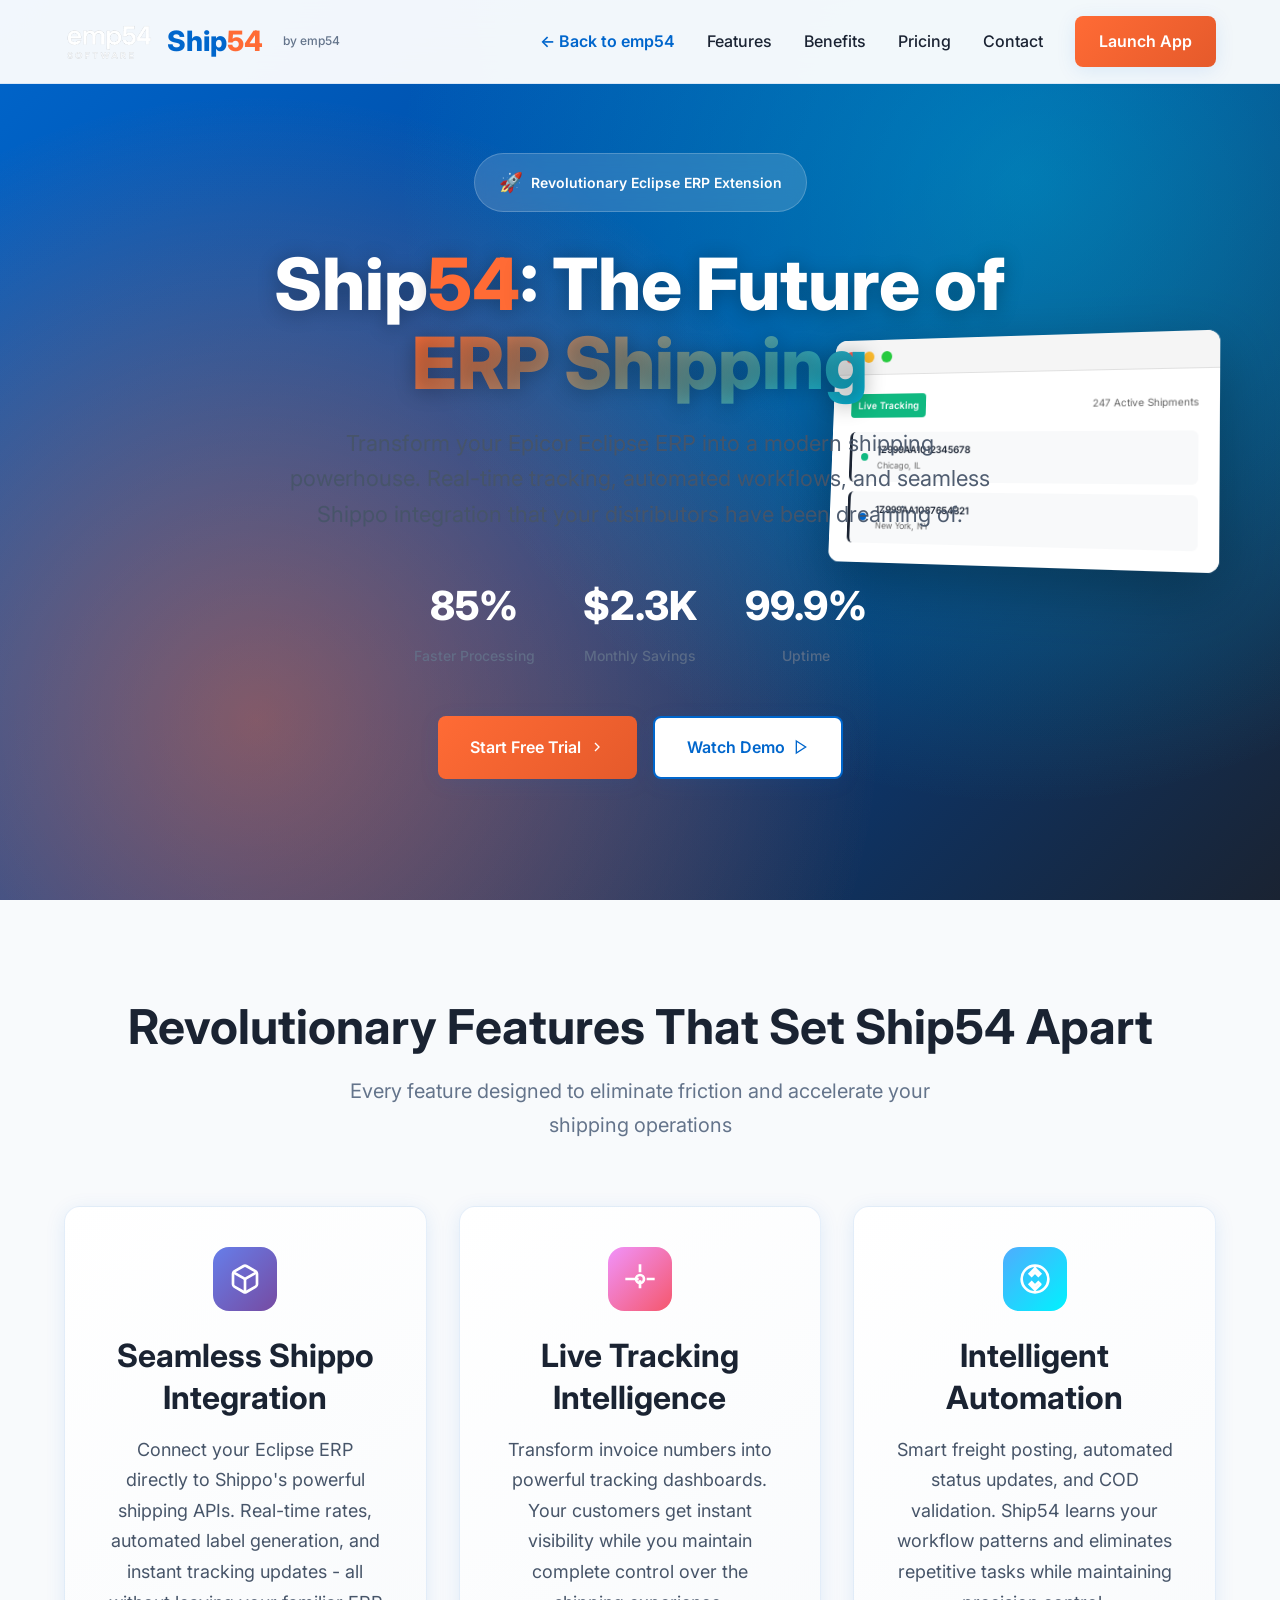
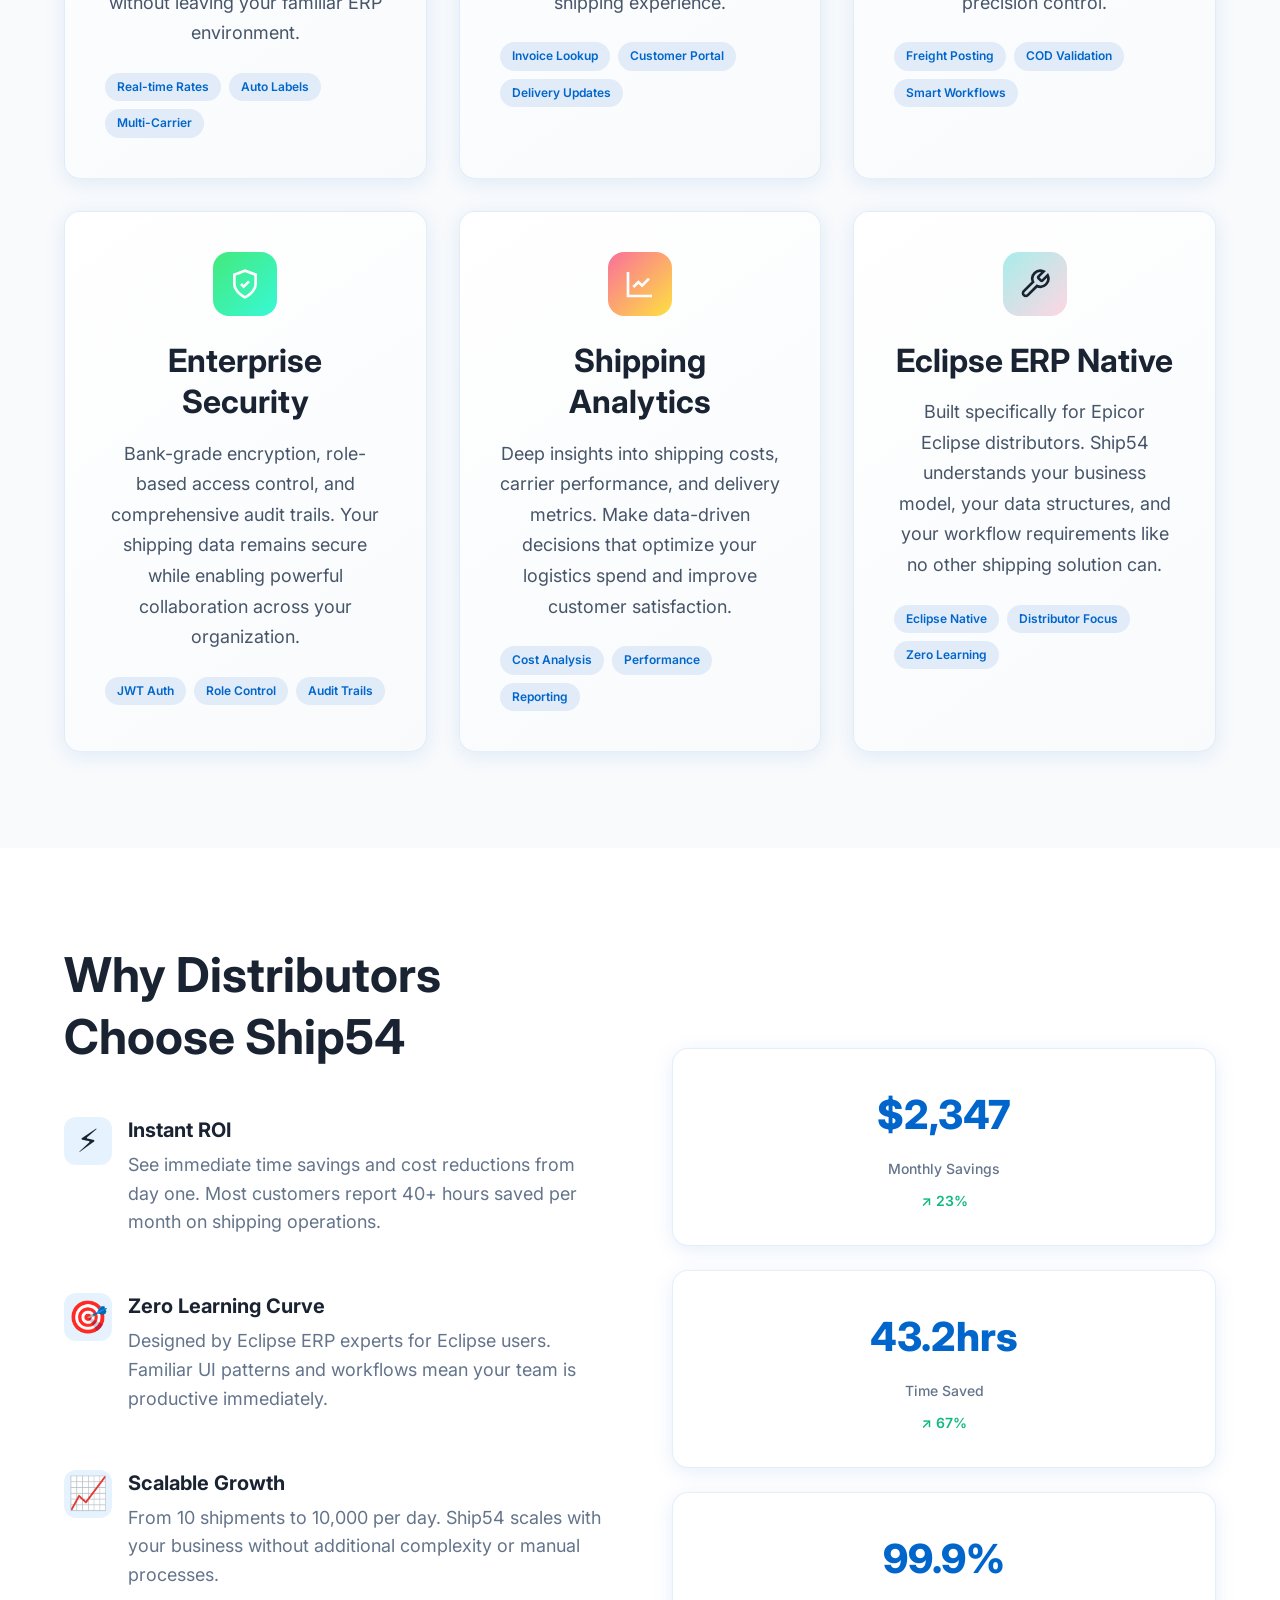
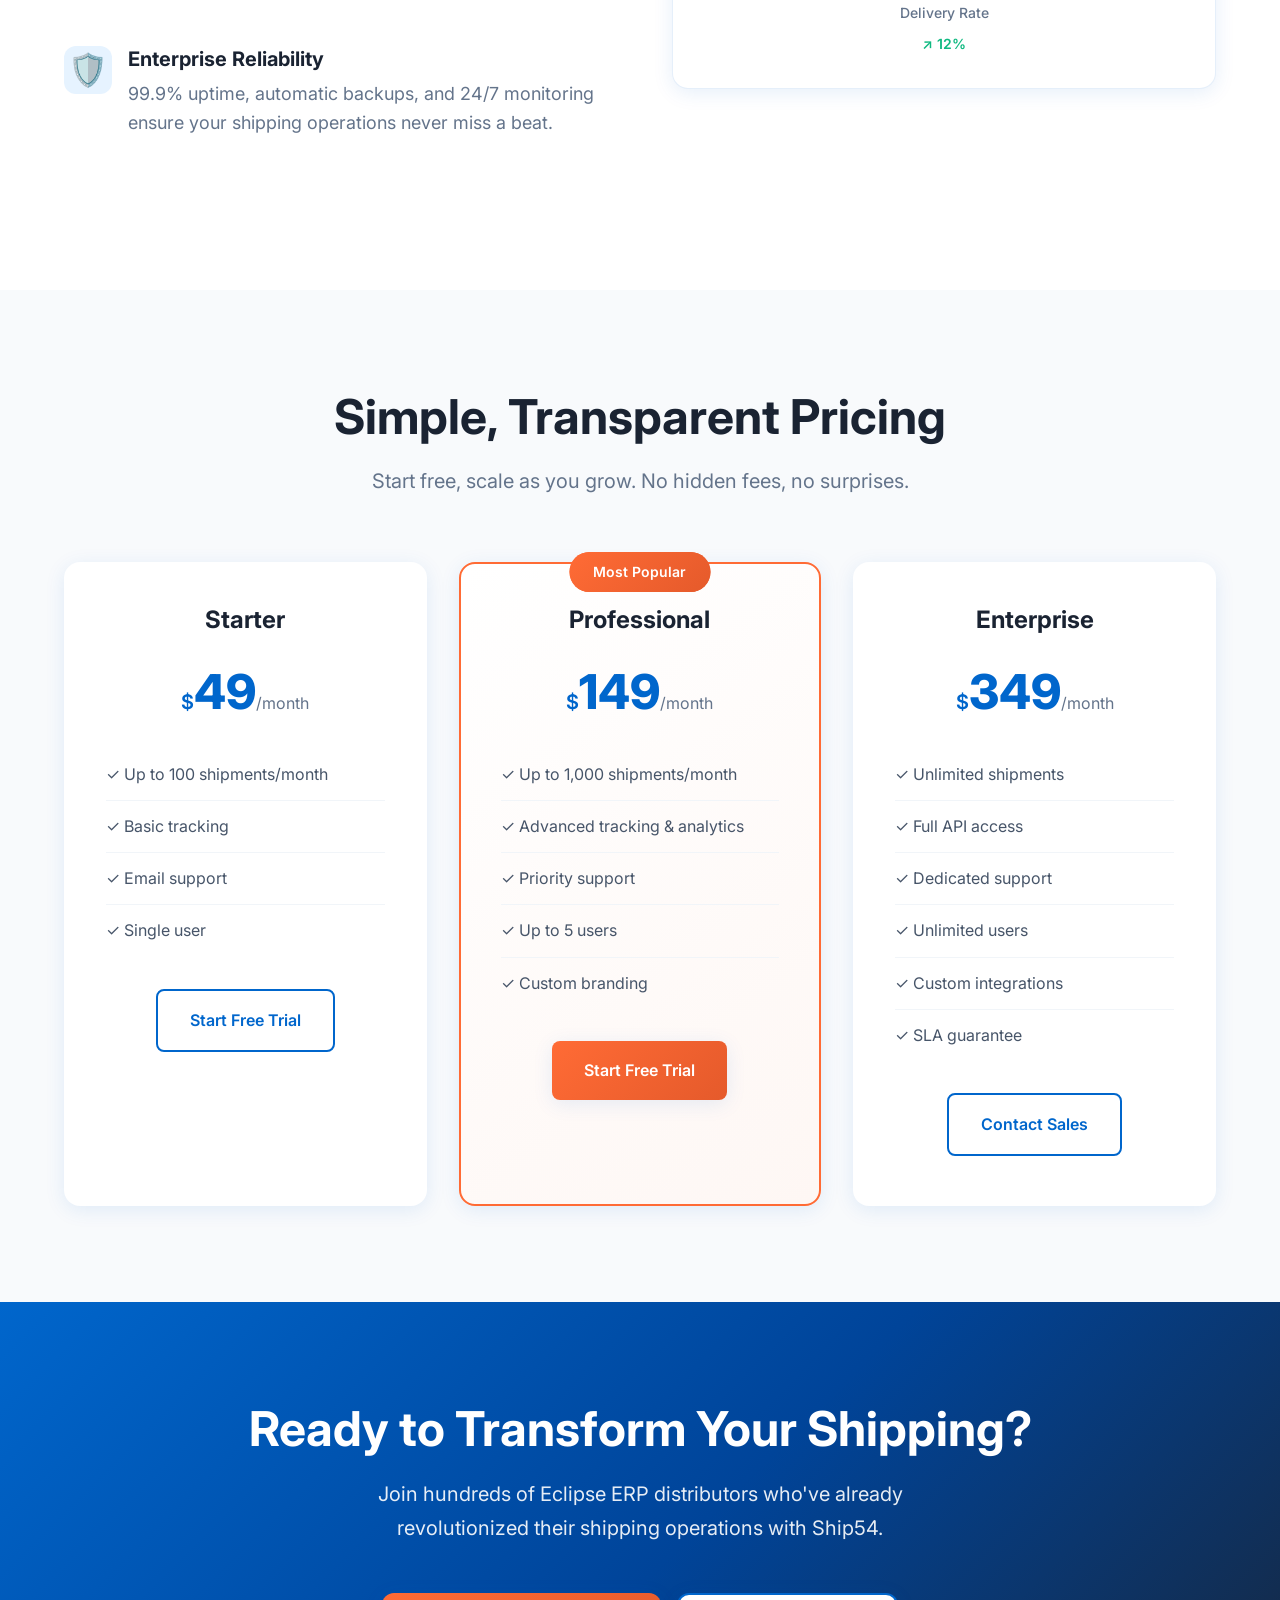
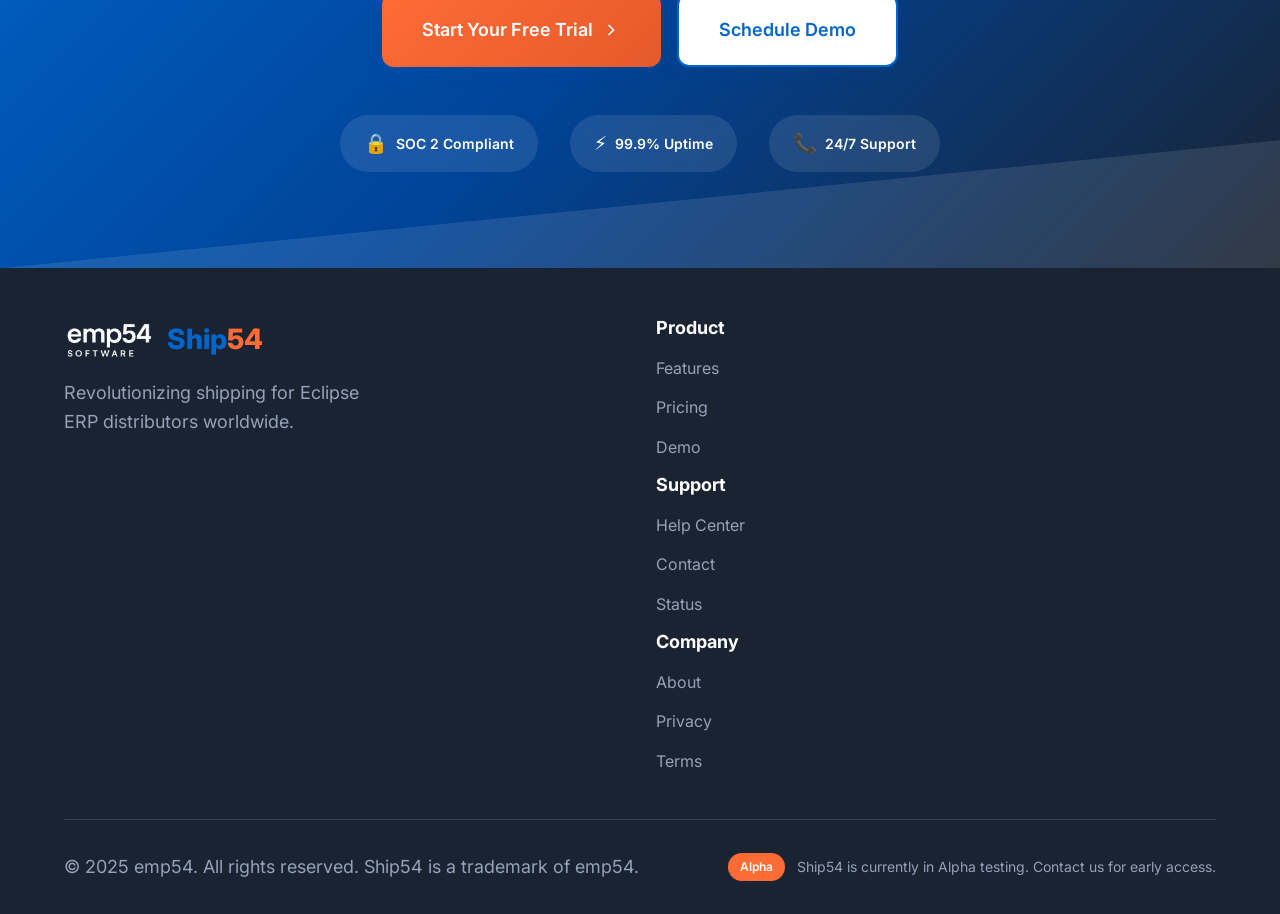
==== ship54.html @ f1d32983 "Update login redirect URL to Railway deployment Change all links from vue-basic-flame.vercel.app to " ====
<!DOCTYPE html>
<html lang="en">
<head>
  <meta charset="UTF-8" />
  <meta name="viewport" content="width=device-width, initial-scale=1.0" />
  <title>Ship54 | Transform Your Eclipse ERP Shipping Experience</title>
  <link rel="stylesheet" href="style.css" />
  <link rel="preconnect" href="https://fonts.googleapis.com">
  <link rel="preconnect" href="https://fonts.gstatic.com" crossorigin>
  <link href="https://fonts.googleapis.com/css2?family=Inter:wght@300;400;500;600;700;800&display=swap" rel="stylesheet">
  <link rel="icon" href="images/favicon.ico" type="image/x-icon">
</head>
<body>
  <!-- Navigation -->
  <nav class="navbar">
    <div class="nav-container">
      <div class="logo">
        <img src="images/emp54Logo.png" alt="Ship54 by emp54" class="logo-img" />
        <span class="logo-text">Ship<span class="accent">54</span></span>
        <span class="by-emp54">by emp54</span>
      </div>
      <div class="nav-menu" id="nav-menu">
        <a href="index.html" class="nav-link back-link">← Back to emp54</a>
        <a href="#features" class="nav-link">Features</a>
        <a href="#benefits" class="nav-link">Benefits</a>
        <a href="#pricing" class="nav-link">Pricing</a>
        <a href="mailto:info@emp54.com?subject=Ship54%20Demo%20Request" class="nav-link">Contact</a>
        <a href="https://vue-basic-production-a944.up.railway.app/login/" class="login-btn">Launch App</a>
      </div>
      <div class="hamburger" id="hamburger">
        <span class="bar"></span>
        <span class="bar"></span>
        <span class="bar"></span>
      </div>
    </div>
  </nav>

  <!-- Hero Section -->
  <section class="hero" id="hero">
    <div class="hero-background"></div>
    <div class="hero-content">
      <div class="hero-badge">
        <span class="badge-icon">🚀</span>
        <span>Revolutionary Eclipse ERP Extension</span>
      </div>
      <h1 class="hero-title">
        Ship<span class="accent">54</span>: The Future of 
        <span class="gradient-text">ERP Shipping</span>
      </h1>
      <p class="hero-subtitle">
        Transform your Epicor Eclipse ERP into a modern shipping powerhouse. 
        Real-time tracking, automated workflows, and seamless Shippo integration 
        that your distributors have been dreaming of.
      </p>
      <div class="hero-stats">
        <div class="stat">
          <div class="stat-number">85%</div>
          <div class="stat-label">Faster Processing</div>
        </div>
        <div class="stat">
          <div class="stat-number">$2.3K</div>
          <div class="stat-label">Monthly Savings</div>
        </div>
        <div class="stat">
          <div class="stat-number">99.9%</div>
          <div class="stat-label">Uptime</div>
        </div>
      </div>
      <div class="cta-buttons">
        <a href="#demo" class="btn btn-primary">
          <span>Start Free Trial</span>
          <svg width="16" height="16" viewBox="0 0 24 24" fill="none" stroke="currentColor" stroke-width="2">
            <path d="m9 18 6-6-6-6"/>
          </svg>
        </a>
        <a href="#features" class="btn btn-secondary">
          <span>Watch Demo</span>
          <svg width="16" height="16" viewBox="0 0 24 24" fill="none" stroke="currentColor" stroke-width="2">
            <polygon points="5,3 19,12 5,21"/>
          </svg>
        </a>
      </div>
    </div>
    <div class="hero-visual">
      <div class="dashboard-preview">
        <div class="browser-frame">
          <div class="browser-dots">
            <div class="dot red"></div>
            <div class="dot yellow"></div>
            <div class="dot green"></div>
          </div>
          <div class="browser-content">
            <div class="shipping-interface">
              <div class="interface-header">
                <div class="status-badge active">Live Tracking</div>
                <div class="shipment-count">247 Active Shipments</div>
              </div>
              <div class="tracking-cards">
                <div class="tracking-card">
                  <div class="card-status delivered"></div>
                  <div class="card-info">
                    <div class="tracking-number">1Z999AA1012345678</div>
                    <div class="destination">Chicago, IL</div>
                  </div>
                </div>
                <div class="tracking-card">
                  <div class="card-status in-transit"></div>
                  <div class="card-info">
                    <div class="tracking-number">1Z999AA1087654321</div>
                    <div class="destination">New York, NY</div>
                  </div>
                </div>
              </div>
            </div>
          </div>
        </div>
      </div>
    </div>
  </section>

  <!-- Features Section -->
  <section class="features" id="features">
    <div class="container">
      <div class="section-header">
        <h2>Revolutionary Features That Set Ship54 Apart</h2>
        <p>Every feature designed to eliminate friction and accelerate your shipping operations</p>
      </div>
      
      <div class="features-grid">
        <div class="feature-card" data-aos="fade-up">
          <div class="feature-icon shippo">
            <svg width="40" height="40" viewBox="0 0 24 24" fill="none" stroke="currentColor" stroke-width="2">
              <path d="M21 16V8a2 2 0 0 0-1-1.73l-7-4a2 2 0 0 0-2 0l-7 4A2 2 0 0 0 3 8v8a2 2 0 0 0 1 1.73l7 4a2 2 0 0 0 2 0l7-4A2 2 0 0 0 21 16z"/>
              <polyline points="3.27,6.96 12,12.01 20.73,6.96"/>
              <line x1="12" y1="22.08" x2="12" y2="12"/>
            </svg>
          </div>
          <h3>Seamless Shippo Integration</h3>
          <p>Connect your Eclipse ERP directly to Shippo's powerful shipping APIs. Real-time rates, automated label generation, and instant tracking updates - all without leaving your familiar ERP environment.</p>
          <div class="feature-tags">
            <span class="tag">Real-time Rates</span>
            <span class="tag">Auto Labels</span>
            <span class="tag">Multi-Carrier</span>
          </div>
        </div>

        <div class="feature-card" data-aos="fade-up" data-aos-delay="100">
          <div class="feature-icon tracking">
            <svg width="40" height="40" viewBox="0 0 24 24" fill="none" stroke="currentColor" stroke-width="2">
              <circle cx="12" cy="12" r="3"/>
              <path d="M12 1v6m0 6v6m11-7h-6m-6 0H1"/>
            </svg>
          </div>
          <h3>Live Tracking Intelligence</h3>
          <p>Transform invoice numbers into powerful tracking dashboards. Your customers get instant visibility while you maintain complete control over the shipping experience.</p>
          <div class="feature-tags">
            <span class="tag">Invoice Lookup</span>
            <span class="tag">Customer Portal</span>
            <span class="tag">Delivery Updates</span>
          </div>
        </div>

        <div class="feature-card" data-aos="fade-up" data-aos-delay="200">
          <div class="feature-icon automation">
            <svg width="40" height="40" viewBox="0 0 24 24" fill="none" stroke="currentColor" stroke-width="2">
              <path d="M12 2a10 10 0 1 0 10 10A10 10 0 0 0 12 2ZM8.09 8.09l1.41 1.41L12 7l2.5 2.5 1.41-1.41L12 4.09 8.09 8.09ZM15.91 15.91l-1.41-1.41L12 17l-2.5-2.5-1.41 1.41L12 19.91l3.91-3.91Z"/>
            </svg>
          </div>
          <h3>Intelligent Automation</h3>
          <p>Smart freight posting, automated status updates, and COD validation. Ship54 learns your workflow patterns and eliminates repetitive tasks while maintaining precision control.</p>
          <div class="feature-tags">
            <span class="tag">Freight Posting</span>
            <span class="tag">COD Validation</span>
            <span class="tag">Smart Workflows</span>
          </div>
        </div>

        <div class="feature-card" data-aos="fade-up" data-aos-delay="300">
          <div class="feature-icon security">
            <svg width="40" height="40" viewBox="0 0 24 24" fill="none" stroke="currentColor" stroke-width="2">
              <path d="M12 22s8-4 8-10V5l-8-3-8 3v7c0 6 8 10 8 10z"/>
              <path d="M9 12l2 2 4-4"/>
            </svg>
          </div>
          <h3>Enterprise Security</h3>
          <p>Bank-grade encryption, role-based access control, and comprehensive audit trails. Your shipping data remains secure while enabling powerful collaboration across your organization.</p>
          <div class="feature-tags">
            <span class="tag">JWT Auth</span>
            <span class="tag">Role Control</span>
            <span class="tag">Audit Trails</span>
          </div>
        </div>

        <div class="feature-card" data-aos="fade-up" data-aos-delay="400">
          <div class="feature-icon analytics">
            <svg width="40" height="40" viewBox="0 0 24 24" fill="none" stroke="currentColor" stroke-width="2">
              <path d="M3 3v18h18"/>
              <path d="M18.7 8l-5.1 5.2-2.8-2.7L7 14.3"/>
            </svg>
          </div>
          <h3>Shipping Analytics</h3>
          <p>Deep insights into shipping costs, carrier performance, and delivery metrics. Make data-driven decisions that optimize your logistics spend and improve customer satisfaction.</p>
          <div class="feature-tags">
            <span class="tag">Cost Analysis</span>
            <span class="tag">Performance</span>
            <span class="tag">Reporting</span>
          </div>
        </div>

        <div class="feature-card" data-aos="fade-up" data-aos-delay="500">
          <div class="feature-icon integration">
            <svg width="40" height="40" viewBox="0 0 24 24" fill="none" stroke="currentColor" stroke-width="2">
              <path d="M14.7 6.3a1 1 0 0 0 0 1.4l1.6 1.6a1 1 0 0 0 1.4 0l3.77-3.77a6 6 0 0 1-7.94 7.94l-6.91 6.91a2.12 2.12 0 0 1-3-3l6.91-6.91a6 6 0 0 1 7.94-7.94l-3.76 3.76z"/>
            </svg>
          </div>
          <h3>Eclipse ERP Native</h3>
          <p>Built specifically for Epicor Eclipse distributors. Ship54 understands your business model, your data structures, and your workflow requirements like no other shipping solution can.</p>
          <div class="feature-tags">
            <span class="tag">Eclipse Native</span>
            <span class="tag">Distributor Focus</span>
            <span class="tag">Zero Learning</span>
          </div>
        </div>
      </div>
    </div>
  </section>

  <!-- Benefits Section -->
  <section class="benefits" id="benefits">
    <div class="container">
      <div class="benefits-content">
        <div class="benefits-text">
          <h2>Why Distributors Choose Ship54</h2>
          <div class="benefit-item">
            <div class="benefit-icon">⚡</div>
            <div class="benefit-content">
              <h3>Instant ROI</h3>
              <p>See immediate time savings and cost reductions from day one. Most customers report 40+ hours saved per month on shipping operations.</p>
            </div>
          </div>
          <div class="benefit-item">
            <div class="benefit-icon">🎯</div>
            <div class="benefit-content">
              <h3>Zero Learning Curve</h3>
              <p>Designed by Eclipse ERP experts for Eclipse users. Familiar UI patterns and workflows mean your team is productive immediately.</p>
            </div>
          </div>
          <div class="benefit-item">
            <div class="benefit-icon">📈</div>
            <div class="benefit-content">
              <h3>Scalable Growth</h3>
              <p>From 10 shipments to 10,000 per day. Ship54 scales with your business without additional complexity or manual processes.</p>
            </div>
          </div>
          <div class="benefit-item">
            <div class="benefit-icon">🛡️</div>
            <div class="benefit-content">
              <h3>Enterprise Reliability</h3>
              <p>99.9% uptime, automatic backups, and 24/7 monitoring ensure your shipping operations never miss a beat.</p>
            </div>
          </div>
        </div>
        <div class="benefits-visual">
          <div class="metrics-dashboard">
            <div class="metric-card">
              <div class="metric-value">$2,347</div>
              <div class="metric-label">Monthly Savings</div>
              <div class="metric-trend up">↗ 23%</div>
            </div>
            <div class="metric-card">
              <div class="metric-value">43.2hrs</div>
              <div class="metric-label">Time Saved</div>
              <div class="metric-trend up">↗ 67%</div>
            </div>
            <div class="metric-card">
              <div class="metric-value">99.9%</div>
              <div class="metric-label">Delivery Rate</div>
              <div class="metric-trend up">↗ 12%</div>
            </div>
          </div>
        </div>
      </div>
    </div>
  </section>

  <!-- Pricing Section -->
  <section class="pricing" id="pricing">
    <div class="container">
      <div class="section-header">
        <h2>Simple, Transparent Pricing</h2>
        <p>Start free, scale as you grow. No hidden fees, no surprises.</p>
      </div>
      
      <div class="pricing-cards">
        <div class="pricing-card">
          <div class="card-header">
            <h3>Starter</h3>
            <div class="price">
              <span class="currency">$</span>
              <span class="amount">49</span>
              <span class="period">/month</span>
            </div>
          </div>
          <div class="card-features">
            <div class="feature">✓ Up to 100 shipments/month</div>
            <div class="feature">✓ Basic tracking</div>
            <div class="feature">✓ Email support</div>
            <div class="feature">✓ Single user</div>
          </div>
          <a href="#contact" class="btn btn-outline">Start Free Trial</a>
        </div>

        <div class="pricing-card featured">
          <div class="popular-badge">Most Popular</div>
          <div class="card-header">
            <h3>Professional</h3>
            <div class="price">
              <span class="currency">$</span>
              <span class="amount">149</span>
              <span class="period">/month</span>
            </div>
          </div>
          <div class="card-features">
            <div class="feature">✓ Up to 1,000 shipments/month</div>
            <div class="feature">✓ Advanced tracking & analytics</div>
            <div class="feature">✓ Priority support</div>
            <div class="feature">✓ Up to 5 users</div>
            <div class="feature">✓ Custom branding</div>
          </div>
          <a href="#contact" class="btn btn-primary">Start Free Trial</a>
        </div>

        <div class="pricing-card">
          <div class="card-header">
            <h3>Enterprise</h3>
            <div class="price">
              <span class="currency">$</span>
              <span class="amount">349</span>
              <span class="period">/month</span>
            </div>
          </div>
          <div class="card-features">
            <div class="feature">✓ Unlimited shipments</div>
            <div class="feature">✓ Full API access</div>
            <div class="feature">✓ Dedicated support</div>
            <div class="feature">✓ Unlimited users</div>
            <div class="feature">✓ Custom integrations</div>
            <div class="feature">✓ SLA guarantee</div>
          </div>
          <a href="#contact" class="btn btn-outline">Contact Sales</a>
        </div>
      </div>
    </div>
  </section>

  <!-- CTA Section -->
  <section class="cta" id="demo">
    <div class="container">
      <div class="cta-content">
        <h2>Ready to Transform Your Shipping?</h2>
        <p>Join hundreds of Eclipse ERP distributors who've already revolutionized their shipping operations with Ship54.</p>
        <div class="cta-buttons">
          <a href="https://vue-basic-production-a944.up.railway.app/login/" class="btn btn-primary btn-large">
            <span>Start Your Free Trial</span>
            <svg width="20" height="20" viewBox="0 0 24 24" fill="none" stroke="currentColor" stroke-width="2">
              <path d="m9 18 6-6-6-6"/>
            </svg>
          </a>
          <a href="mailto:info@emp54.com?subject=Ship54%20Demo%20Request" class="btn btn-secondary btn-large">
            <span>Schedule Demo</span>
          </a>
        </div>
        <div class="trust-indicators">
          <div class="indicator">
            <span class="indicator-icon">🔒</span>
            <span>SOC 2 Compliant</span>
          </div>
          <div class="indicator">
            <span class="indicator-icon">⚡</span>
            <span>99.9% Uptime</span>
          </div>
          <div class="indicator">
            <span class="indicator-icon">📞</span>
            <span>24/7 Support</span>
          </div>
        </div>
      </div>
    </div>
  </section>

  <!-- Footer -->
  <footer class="footer">
    <div class="container">
      <div class="footer-content">
        <div class="footer-brand">
          <div class="logo">
            <img src="images/emp54Logo.png" alt="Ship54 by emp54" class="logo-img" />
            <span class="logo-text">Ship<span class="accent">54</span></span>
          </div>
          <p>Revolutionizing shipping for Eclipse ERP distributors worldwide.</p>
        </div>
        <div class="footer-links">
          <div class="link-group">
            <h4>Product</h4>
            <a href="#features">Features</a>
            <a href="#pricing">Pricing</a>
            <a href="#demo">Demo</a>
          </div>
          <div class="link-group">
            <h4>Support</h4>
            <a href="mailto:support@emp54.com">Help Center</a>
            <a href="mailto:info@emp54.com">Contact</a>
            <a href="#status">Status</a>
          </div>
          <div class="link-group">
            <h4>Company</h4>
            <a href="#about">About</a>
            <a href="#privacy">Privacy</a>
            <a href="#terms">Terms</a>
          </div>
        </div>
      </div>
      <div class="footer-bottom">
        <p>© 2025 emp54. All rights reserved. Ship54 is a trademark of emp54.</p>
        <div class="mvp-notice">
          <span class="mvp-badge">Alpha</span>
          <span>Ship54 is currently in Alpha testing. Contact us for early access.</span>
        </div>
      </div>
    </div>
  </footer>

  <script src="script.js"></script>
</body>
</html>
---- style.css ----
/* Ship54 Marketing Site - Award-Winning Design */

/* CSS Reset & Base Styles */
* {
  margin: 0;
  padding: 0;
  box-sizing: border-box;
}

:root {
  /* Brand Colors */
  --primary-blue: #0066cc;
  --secondary-blue: #004499;
  --accent-orange: #ff6b35;
  --light-blue: #e6f3ff;
  --dark-navy: #1a2332;
  --success-green: #10b981;
  --warning-amber: #f59e0b;
  
  /* Gradients */
  --hero-gradient: linear-gradient(135deg, #0066cc 0%, #004499 50%, #1a2332 100%);
  --card-gradient: linear-gradient(145deg, #ffffff 0%, #f8fafc 100%);
  --button-gradient: linear-gradient(135deg, #ff6b35 0%, #e55a2b 100%);
  --accent-gradient: linear-gradient(90deg, #0066cc, #00b4d8, #0066cc);
  
  /* Typography */
  --font-primary: 'Inter', 'Segoe UI', system-ui, -apple-system, sans-serif;
  --font-display: 'Inter', 'Segoe UI', system-ui, -apple-system, sans-serif;
  
  /* Spacing & Layout */
  --container-max: 1200px;
  --section-padding: 5rem 0;
  --card-radius: 16px;
  --button-radius: 8px;
  
  /* Shadows */
  --shadow-soft: 0 4px 20px rgba(0, 102, 204, 0.1);
  --shadow-medium: 0 8px 30px rgba(0, 102, 204, 0.15);
  --shadow-strong: 0 15px 50px rgba(0, 102, 204, 0.2);
  --shadow-inset: inset 0 2px 4px rgba(0, 0, 0, 0.1);
  
  /* Animations */
  --transition-fast: 0.2s ease;
  --transition-medium: 0.3s ease;
  --transition-slow: 0.5s ease;
}

/* Base Typography */
body {
  font-family: var(--font-primary);
  font-size: 16px;
  line-height: 1.7;
  color: var(--dark-navy);
  background: #ffffff;
  overflow-x: hidden;
  scroll-behavior: smooth;
}

h1, h2, h3, h4, h5, h6 {
  font-family: var(--font-display);
  font-weight: 700;
  line-height: 1.3;
  margin-bottom: 1rem;
  color: var(--dark-navy);
}

h1 { font-size: clamp(2.5rem, 5vw, 4rem); }
h2 { font-size: clamp(2rem, 4vw, 3rem); }
h3 { font-size: clamp(1.5rem, 3vw, 2rem); }
h4 { font-size: clamp(1.25rem, 2.5vw, 1.5rem); }

p {
  margin-bottom: 1.5rem;
  color: #475569;
  font-size: clamp(1rem, 2vw, 1.125rem);
}

/* Container & Layout */
.container {
  max-width: var(--container-max);
  margin: 0 auto;
  padding: 0 1.5rem;
}

.section {
  padding: var(--section-padding);
  position: relative;
}

/* Hero Section - Award-Winning Design */
.hero {
  position: relative;
  min-height: 100vh;
  background: var(--hero-gradient);
  display: flex;
  align-items: center;
  overflow: hidden;
}

.company-hero {
  min-height: 90vh;
  background: linear-gradient(135deg, #0066cc 0%, #004499 40%, #1a2332 100%);
}

.hero::before {
  content: '';
  position: absolute;
  top: 0;
  left: 0;
  right: 0;
  bottom: 0;
  background: 
    radial-gradient(circle at 20% 80%, rgba(255, 107, 53, 0.3) 0%, transparent 50%),
    radial-gradient(circle at 80% 20%, rgba(0, 180, 216, 0.3) 0%, transparent 50%);
  z-index: 1;
}

.hero-particles {
  position: absolute;
  width: 100%;
  height: 100%;
  background-image: 
    radial-gradient(2px 2px at 40px 60px, rgba(255, 255, 255, 0.3), transparent),
    radial-gradient(2px 2px at 90px 40px, rgba(255, 255, 255, 0.2), transparent),
    radial-gradient(1px 1px at 20px 30px, rgba(255, 255, 255, 0.4), transparent);
  background-size: 100px 80px, 120px 100px, 80px 60px;
  animation: drift 20s infinite linear;
  z-index: 2;
}

@keyframes drift {
  0% { transform: translateX(0) translateY(0); }
  50% { transform: translateX(-20px) translateY(-10px); }
  100% { transform: translateX(0) translateY(0); }
}

.hero-content {
  position: relative;
  z-index: 3;
  text-align: center;
  color: white;
  max-width: 800px;
  margin: 0 auto;
  padding: 2rem;
}

.hero h1 {
  color: white;
  margin-bottom: 1.5rem;
  text-shadow: 0 2px 20px rgba(0, 0, 0, 0.3);
  animation: slideInUp 1s ease-out;
}

.hero .subtitle {
  font-size: clamp(1.25rem, 3vw, 1.5rem);
  margin-bottom: 2.5rem;
  opacity: 0.95;
  animation: slideInUp 1s ease-out 0.2s both;
}

/* Navigation */
.navbar {
  position: fixed;
  top: 0;
  left: 0;
  right: 0;
  background: rgba(255, 255, 255, 0.95);
  backdrop-filter: blur(20px);
  z-index: 1000;
  padding: 1rem 0;
  border-bottom: 1px solid rgba(0, 102, 204, 0.1);
  transition: all var(--transition-medium);
}

.navbar.scrolled {
  background: rgba(255, 255, 255, 0.98);
  box-shadow: var(--shadow-soft);
}

.nav-container {
  max-width: var(--container-max);
  margin: 0 auto;
  padding: 0 1.5rem;
  display: flex;
  justify-content: space-between;
  align-items: center;
}

.logo {
  display: flex;
  align-items: center;
  gap: 0.75rem;
  font-size: 1.75rem;
  font-weight: 800;
  color: var(--primary-blue);
  text-decoration: none;
  transition: transform var(--transition-fast);
}

.logo:hover {
  transform: scale(1.05);
}

.logo-img {
  height: 40px;
  width: auto;
}

.logo-text {
  color: var(--primary-blue);
}

.logo-text .accent {
  color: var(--accent-orange);
}

.by-emp54 {
  font-size: 0.75rem;
  color: #64748b;
  font-weight: 500;
  margin-left: 0.5rem;
}

.nav-menu {
  display: flex;
  gap: 2rem;
  align-items: center;
}

.nav-link {
  text-decoration: none;
  color: var(--dark-navy);
  font-weight: 500;
  position: relative;
  transition: color var(--transition-fast);
}

.nav-link:hover {
  color: var(--primary-blue);
}

.nav-link::after {
  content: '';
  position: absolute;
  bottom: -5px;
  left: 0;
  width: 0;
  height: 2px;
  background: var(--accent-gradient);
  transition: width var(--transition-medium);
}

.nav-link:hover::after {
  width: 100%;
}

.nav-link.back-link {
  color: var(--primary-blue);
  font-weight: 600;
}

.nav-link.back-link:hover {
  color: var(--accent-orange);
}

.login-btn {
  background: var(--button-gradient);
  color: white;
  padding: 0.75rem 1.5rem;
  border-radius: var(--button-radius);
  font-weight: 600;
  text-decoration: none;
  transition: all var(--transition-medium);
  box-shadow: var(--shadow-soft);
}

.login-btn:hover {
  transform: translateY(-2px);
  box-shadow: var(--shadow-medium);
}

/* Mobile Menu */
.hamburger {
  display: none;
  flex-direction: column;
  cursor: pointer;
  padding: 0.5rem;
}

.hamburger .bar {
  width: 25px;
  height: 3px;
  background-color: var(--dark-navy);
  margin: 3px 0;
  transition: 0.3s;
}

.hamburger.active .bar:nth-child(1) {
  transform: rotate(-45deg) translate(-5px, 6px);
}

.hamburger.active .bar:nth-child(2) {
  opacity: 0;
}

.hamburger.active .bar:nth-child(3) {
  transform: rotate(45deg) translate(-5px, -6px);
}

/* Buttons - Award-Winning Design */
.btn {
  display: inline-flex;
  align-items: center;
  gap: 0.5rem;
  padding: 1rem 2rem;
  border: none;
  border-radius: var(--button-radius);
  font-weight: 600;
  text-decoration: none;
  cursor: pointer;
  transition: all var(--transition-medium);
  position: relative;
  overflow: hidden;
  font-size: 1rem;
}

.btn::before {
  content: '';
  position: absolute;
  top: 0;
  left: -100%;
  width: 100%;
  height: 100%;
  background: linear-gradient(90deg, transparent, rgba(255, 255, 255, 0.2), transparent);
  transition: left 0.5s;
}

.btn:hover::before {
  left: 100%;
}

.btn-primary {
  background: var(--button-gradient);
  color: white;
  box-shadow: var(--shadow-soft);
  transform: translateY(0);
}

.btn-primary:hover {
  transform: translateY(-2px);
  box-shadow: var(--shadow-medium);
}

.btn-secondary {
  background: white;
  color: var(--primary-blue);
  border: 2px solid var(--primary-blue);
  box-shadow: var(--shadow-soft);
}

.btn-secondary:hover {
  background: var(--primary-blue);
  color: white;
  transform: translateY(-2px);
}

.btn-large {
  padding: 1.25rem 2.5rem;
  font-size: 1.125rem;
  border-radius: 12px;
}

/* Hero Section Specific Styles */
.hero {
  position: relative;
  min-height: 100vh;
  background: var(--hero-gradient);
  display: flex;
  align-items: center;
  overflow: hidden;
  padding-top: 80px;
}

.hero-background {
  position: absolute;
  top: 0;
  left: 0;
  width: 100%;
  height: 100%;
  background: 
    radial-gradient(circle at 20% 80%, rgba(255, 107, 53, 0.3) 0%, transparent 50%),
    radial-gradient(circle at 80% 20%, rgba(0, 180, 216, 0.3) 0%, transparent 50%);
  z-index: 1;
}

.hero-content {
  position: relative;
  z-index: 3;
  text-align: center;
  color: white;
  max-width: 900px;
  margin: 0 auto;
  padding: 2rem;
}

.hero-badge {
  display: inline-flex;
  align-items: center;
  gap: 0.5rem;
  background: rgba(255, 255, 255, 0.15);
  backdrop-filter: blur(10px);
  border: 1px solid rgba(255, 255, 255, 0.2);
  border-radius: 50px;
  padding: 0.75rem 1.5rem;
  margin-bottom: 2rem;
  font-size: 0.875rem;
  font-weight: 600;
}

.badge-icon {
  font-size: 1.2rem;
}

.hero-title {
  font-size: clamp(2.5rem, 6vw, 4.5rem);
  font-weight: 800;
  line-height: 1.1;
  margin-bottom: 1.5rem;
  color: white;
}

.gradient-text {
  background: linear-gradient(135deg, #ff6b35, #00b4d8);
  -webkit-background-clip: text;
  -webkit-text-fill-color: transparent;
  background-clip: text;
}

.accent {
  color: var(--accent-orange);
}

.hero-subtitle {
  font-size: clamp(1.125rem, 2.5vw, 1.375rem);
  line-height: 1.6;
  opacity: 0.95;
  margin-bottom: 2.5rem;
  max-width: 700px;
  margin-left: auto;
  margin-right: auto;
}

.hero-stats {
  display: flex;
  justify-content: center;
  gap: 3rem;
  margin-bottom: 3rem;
}

.hero-stats .stat {
  text-align: center;
}

.hero-stats .stat-number {
  font-size: 2.5rem;
  font-weight: 800;
  color: white;
  display: block;
  margin-bottom: 0.25rem;
}

.hero-stats .stat-label {
  font-size: 0.875rem;
  opacity: 0.8;
  font-weight: 500;
}

.hero-visual {
  position: absolute;
  right: 5%;
  top: 50%;
  transform: translateY(-50%);
  width: 400px;
  z-index: 2;
}

.dashboard-preview {
  perspective: 1000px;
}

.browser-frame {
  background: white;
  border-radius: 12px;
  box-shadow: 0 20px 60px rgba(0, 0, 0, 0.3);
  overflow: hidden;
  transform: rotateY(-15deg) rotateX(5deg);
  transition: transform 0.3s ease;
}

.browser-frame:hover {
  transform: rotateY(-10deg) rotateX(2deg);
}

.browser-dots {
  display: flex;
  gap: 8px;
  padding: 12px;
  background: #f5f5f5;
  border-bottom: 1px solid #e0e0e0;
}

.dot {
  width: 12px;
  height: 12px;
  border-radius: 50%;
}

.dot.red { background: #ff5f56; }
.dot.yellow { background: #ffbd2e; }
.dot.green { background: #27ca3f; }

.browser-content {
  padding: 20px;
  background: white;
}

.shipping-interface {
  font-size: 12px;
}

.interface-header {
  display: flex;
  justify-content: space-between;
  align-items: center;
  margin-bottom: 15px;
}

.status-badge {
  background: var(--success-green);
  color: white;
  padding: 4px 8px;
  border-radius: 4px;
  font-size: 10px;
  font-weight: 600;
}

.shipment-count {
  color: #666;
  font-size: 10px;
}

.tracking-cards {
  display: flex;
  flex-direction: column;
  gap: 10px;
}

.tracking-card {
  display: flex;
  align-items: center;
  gap: 10px;
  padding: 10px;
  background: #f8f9fa;
  border-radius: 6px;
  border-left: 3px solid;
}

.tracking-card .card-status {
  width: 8px;
  height: 8px;
  border-radius: 50%;
}

.tracking-card .card-status.delivered {
  background: var(--success-green);
  border-color: var(--success-green);
}

.tracking-card .card-status.in-transit {
  background: var(--primary-blue);
  border-color: var(--primary-blue);
}

.tracking-number {
  font-weight: 600;
  font-size: 10px;
  color: var(--dark-navy);
}

.destination {
  font-size: 9px;
  color: #666;
}

/* Features Section */
.features {
  padding: 6rem 0;
  background: #f8fafc;
}

.section-header {
  text-align: center;
  margin-bottom: 4rem;
}

.section-header h2 {
  font-size: clamp(2rem, 4vw, 3rem);
  margin-bottom: 1rem;
  color: var(--dark-navy);
}

.section-header p {
  font-size: 1.25rem;
  color: #64748b;
  max-width: 600px;
  margin: 0 auto;
}

.features-grid {
  display: grid;
  grid-template-columns: repeat(auto-fit, minmax(350px, 1fr));
  gap: 2rem;
  margin-top: 3rem;
}

.feature-card {
  background: var(--card-gradient);
  border-radius: var(--card-radius);
  padding: 2.5rem;
  text-align: center;
  box-shadow: var(--shadow-soft);
  transition: all var(--transition-medium);
  position: relative;
  overflow: hidden;
  border: 1px solid rgba(0, 102, 204, 0.1);
}

.feature-card::before {
  content: '';
  position: absolute;
  top: 0;
  left: 0;
  right: 0;
  height: 4px;
  background: var(--accent-gradient);
  transform: scaleX(0);
  transition: transform var(--transition-medium);
}

.feature-card:hover {
  transform: translateY(-8px);
  box-shadow: var(--shadow-strong);
}

.feature-card:hover::before {
  transform: scaleX(1);
}

.feature-icon {
  width: 64px;
  height: 64px;
  margin: 0 auto 1.5rem;
  padding: 1rem;
  background: var(--light-blue);
  border-radius: 16px;
  display: flex;
  align-items: center;
  justify-content: center;
  font-size: 2rem;
  color: var(--primary-blue);
  transition: all var(--transition-medium);
}

.feature-card:hover .feature-icon {
  background: var(--primary-blue);
  color: white;
  transform: scale(1.1) rotate(5deg);
}

.feature-icon.shippo { background: linear-gradient(135deg, #667eea 0%, #764ba2 100%); color: white; }
.feature-icon.tracking { background: linear-gradient(135deg, #f093fb 0%, #f5576c 100%); color: white; }
.feature-icon.automation { background: linear-gradient(135deg, #4facfe 0%, #00f2fe 100%); color: white; }
.feature-icon.security { background: linear-gradient(135deg, #43e97b 0%, #38f9d7 100%); color: white; }
.feature-icon.analytics { background: linear-gradient(135deg, #fa709a 0%, #fee140 100%); color: white; }
.feature-icon.integration { background: linear-gradient(135deg, #a8edea 0%, #fed6e3 100%); color: var(--dark-navy); }

.feature-tags {
  display: flex;
  flex-wrap: wrap;
  gap: 0.5rem;
  margin-top: 1.5rem;
}

.tag {
  background: rgba(0, 102, 204, 0.1);
  color: var(--primary-blue);
  padding: 0.25rem 0.75rem;
  border-radius: 20px;
  font-size: 0.75rem;
  font-weight: 600;
}

/* Benefits Section */
.benefits {
  padding: 6rem 0;
  background: white;
}

.benefits-content {
  display: grid;
  grid-template-columns: 1fr 1fr;
  gap: 4rem;
  align-items: center;
}

.benefits-text h2 {
  font-size: clamp(2rem, 4vw, 3rem);
  margin-bottom: 3rem;
  color: var(--dark-navy);
}

.benefit-item {
  display: flex;
  align-items: flex-start;
  gap: 1rem;
  margin-bottom: 2rem;
}

.benefit-icon {
  font-size: 2rem;
  width: 3rem;
  height: 3rem;
  display: flex;
  align-items: center;
  justify-content: center;
  background: var(--light-blue);
  border-radius: 12px;
  flex-shrink: 0;
}

.benefit-content h3 {
  font-size: 1.25rem;
  margin-bottom: 0.5rem;
  color: var(--dark-navy);
}

.benefit-content p {
  color: #64748b;
  line-height: 1.6;
}

.benefits-visual {
  position: relative;
}

.metrics-dashboard {
  display: grid;
  grid-template-columns: 1fr;
  gap: 1.5rem;
}

.metric-card {
  background: white;
  padding: 2rem;
  border-radius: var(--card-radius);
  box-shadow: var(--shadow-soft);
  text-align: center;
  border: 1px solid rgba(0, 102, 204, 0.1);
  transition: all var(--transition-medium);
}

.metric-card:hover {
  transform: translateY(-4px);
  box-shadow: var(--shadow-medium);
}

.metric-value {
  font-size: 2.5rem;
  font-weight: 800;
  color: var(--primary-blue);
  margin-bottom: 0.5rem;
}

.metric-label {
  font-size: 0.875rem;
  color: #64748b;
  font-weight: 500;
  margin-bottom: 0.5rem;
}

.metric-trend {
  font-size: 0.875rem;
  font-weight: 600;
  display: flex;
  align-items: center;
  justify-content: center;
  gap: 0.25rem;
}

.metric-trend.up {
  color: var(--success-green);
}

/* Pricing Section */
.pricing {
  padding: 6rem 0;
  background: #f8fafc;
}

.pricing-cards {
  display: grid;
  grid-template-columns: repeat(auto-fit, minmax(300px, 1fr));
  gap: 2rem;
  margin-top: 3rem;
}

.pricing-card {
  background: white;
  border-radius: var(--card-radius);
  padding: 2.5rem;
  text-align: center;
  box-shadow: var(--shadow-soft);
  transition: all var(--transition-medium);
  position: relative;
  border: 2px solid transparent;
}

.pricing-card.featured {
  border-color: var(--accent-orange);
  background: linear-gradient(145deg, #fff 0%, #fef7f4 100%);
  transform: scale(1.05);
}

.pricing-card:hover {
  transform: translateY(-8px);
  box-shadow: var(--shadow-strong);
}

.pricing-card.featured:hover {
  transform: translateY(-8px) scale(1.05);
}

.popular-badge {
  position: absolute;
  top: -12px;
  left: 50%;
  transform: translateX(-50%);
  background: var(--button-gradient);
  color: white;
  padding: 0.5rem 1.5rem;
  border-radius: 20px;
  font-size: 0.875rem;
  font-weight: 600;
}

.card-header h3 {
  font-size: 1.5rem;
  margin-bottom: 1rem;
  color: var(--dark-navy);
}

.price {
  display: flex;
  align-items: baseline;
  justify-content: center;
  margin-bottom: 2rem;
}

.currency {
  font-size: 1.25rem;
  font-weight: 600;
  color: var(--primary-blue);
}

.amount {
  font-size: 3rem;
  font-weight: 800;
  color: var(--primary-blue);
}

.period {
  font-size: 1rem;
  color: #64748b;
  font-weight: 400;
}

.card-features {
  text-align: left;
  margin-bottom: 2rem;
}

.feature {
  padding: 0.75rem 0;
  color: #475569;
  border-bottom: 1px solid #f1f5f9;
}

.feature:last-child {
  border-bottom: none;
}

.btn-outline {
  background: white;
  color: var(--primary-blue);
  border: 2px solid var(--primary-blue);
  padding: 1rem 2rem;
  border-radius: var(--button-radius);
  font-weight: 600;
  text-decoration: none;
  transition: all var(--transition-medium);
  display: inline-block;
}

.btn-outline:hover {
  background: var(--primary-blue);
  color: white;
  transform: translateY(-2px);
}

/* CTA Section */
.cta {
  padding: 6rem 0;
  background: var(--hero-gradient);
  color: white;
  text-align: center;
  position: relative;
  overflow: hidden;
}

.cta::before {
  content: '';
  position: absolute;
  top: 0;
  left: 0;
  right: 0;
  bottom: 0;
  background: url('data:image/svg+xml,<svg xmlns="http://www.w3.org/2000/svg" viewBox="0 0 1000 100" fill="white" opacity="0.1"><polygon points="0,100 1000,0 1000,100"/></svg>') no-repeat;
  background-size: cover;
}

.cta-content {
  position: relative;
  z-index: 2;
}

.cta h2 {
  color: white;
  font-size: clamp(2rem, 4vw, 3rem);
  margin-bottom: 1rem;
}

.cta p {
  color: rgba(255, 255, 255, 0.9);
  font-size: 1.25rem;
  margin-bottom: 3rem;
  max-width: 600px;
  margin-left: auto;
  margin-right: auto;
}

.cta-buttons {
  display: flex;
  justify-content: center;
  gap: 1rem;
  margin-bottom: 3rem;
  flex-wrap: wrap;
}

.trust-indicators {
  display: flex;
  justify-content: center;
  gap: 2rem;
  flex-wrap: wrap;
}

.indicator {
  display: flex;
  align-items: center;
  gap: 0.5rem;
  background: rgba(255, 255, 255, 0.1);
  backdrop-filter: blur(10px);
  padding: 0.75rem 1.5rem;
  border-radius: 50px;
  font-size: 0.875rem;
  font-weight: 600;
}

.indicator-icon {
  font-size: 1.2rem;
}

/* Footer */
.footer {
  background: var(--dark-navy);
  color: white;
  padding: 4rem 0 2rem;
}

.footer-content {
  display: grid;
  grid-template-columns: 2fr 1fr 1fr 1fr;
  gap: 3rem;
  margin-bottom: 3rem;
}

.footer-brand {
  max-width: 300px;
}

.footer-brand .logo {
  margin-bottom: 1rem;
  color: white;
}

.footer-brand p {
  color: #94a3b8;
  line-height: 1.6;
}

.link-group h4 {
  color: white;
  margin-bottom: 1rem;
  font-size: 1.125rem;
}

.link-group a {
  color: #94a3b8;
  text-decoration: none;
  display: block;
  margin-bottom: 0.75rem;
  transition: color var(--transition-fast);
}

.link-group a:hover {
  color: white;
}

.footer-bottom {
  border-top: 1px solid #334155;
  padding-top: 2rem;
  display: flex;
  justify-content: space-between;
  align-items: center;
  flex-wrap: wrap;
  gap: 1rem;
}

.footer-bottom p {
  color: #94a3b8;
  margin: 0;
}

.mvp-notice {
  display: flex;
  align-items: center;
  gap: 0.75rem;
}

.mvp-badge {
  background: var(--accent-orange);
  color: white;
  padding: 0.25rem 0.75rem;
  border-radius: 20px;
  font-size: 0.75rem;
  font-weight: 600;
}

.mvp-notice span:last-child {
  color: #94a3b8;
  font-size: 0.875rem;
}

/* Pricing Section */
.pricing-grid {
  display: grid;
  grid-template-columns: repeat(auto-fit, minmax(280px, 1fr));
  gap: 2rem;
  margin-top: 3rem;
}

.pricing-card {
  background: white;
  border-radius: var(--card-radius);
  padding: 2.5rem;
  text-align: center;
  box-shadow: var(--shadow-soft);
  transition: all var(--transition-medium);
  position: relative;
  border: 2px solid transparent;
}

.pricing-card.featured {
  border-color: var(--accent-orange);
  background: linear-gradient(145deg, #fff 0%, #fef7f4 100%);
  transform: scale(1.05);
}

.pricing-card.featured::before {
  content: 'Most Popular';
  position: absolute;
  top: -12px;
  left: 50%;
  transform: translateX(-50%);
  background: var(--button-gradient);
  color: white;
  padding: 0.5rem 1.5rem;
  border-radius: 20px;
  font-size: 0.875rem;
  font-weight: 600;
}

.pricing-card:hover {
  transform: translateY(-8px);
  box-shadow: var(--shadow-strong);
}

.pricing-card.featured:hover {
  transform: translateY(-8px) scale(1.05);
}

.price {
  font-size: 3rem;
  font-weight: 800;
  color: var(--primary-blue);
  margin: 1rem 0;
}

.price-period {
  font-size: 1rem;
  color: #64748b;
  font-weight: 400;
}

.pricing-features {
  list-style: none;
  text-align: left;
  margin: 2rem 0;
}

.pricing-features li {
  padding: 0.75rem 0;
  position: relative;
  padding-left: 2rem;
  color: #475569;
}

.pricing-features li::before {
  content: '✓';
  position: absolute;
  left: 0;
  color: var(--success-green);
  font-weight: bold;
  font-size: 1.2rem;
}

/* Statistics Section */
.stats-grid {
  display: grid;
  grid-template-columns: repeat(auto-fit, minmax(200px, 1fr));
  gap: 2rem;
  margin-top: 3rem;
}

.stat-card {
  text-align: center;
  padding: 2rem;
}

.stat-number {
  font-size: 3rem;
  font-weight: 800;
  color: var(--primary-blue);
  display: block;
  margin-bottom: 0.5rem;
}

.stat-label {
  font-size: 1.125rem;
  color: #64748b;
  font-weight: 500;
}

/* CTA Section */
.cta-section {
  background: var(--hero-gradient);
  color: white;
  text-align: center;
  position: relative;
  overflow: hidden;
}

.cta-section::before {
  content: '';
  position: absolute;
  top: 0;
  left: 0;
  right: 0;
  bottom: 0;
  background: url('data:image/svg+xml,<svg xmlns="http://www.w3.org/2000/svg" viewBox="0 0 1000 100" fill="white" opacity="0.1"><polygon points="0,100 1000,0 1000,100"/></svg>') no-repeat;
  background-size: cover;
}

.cta-content {
  position: relative;
  z-index: 2;
}

.cta-section h2 {
  color: white;
  margin-bottom: 1rem;
}

.cta-section p {
  color: rgba(255, 255, 255, 0.9);
  font-size: 1.25rem;
  margin-bottom: 2rem;
}

/* Footer */
.footer {
  background: var(--dark-navy);
  color: white;
  padding: 3rem 0 2rem;
}

.footer-content {
  display: grid;
  grid-template-columns: repeat(auto-fit, minmax(250px, 1fr));
  gap: 2rem;
  margin-bottom: 2rem;
}

.footer-section h4 {
  color: white;
  margin-bottom: 1rem;
  font-size: 1.25rem;
}

.footer-section a {
  color: #94a3b8;
  text-decoration: none;
  display: block;
  margin-bottom: 0.5rem;
  transition: color var(--transition-fast);
}

.footer-section a:hover {
  color: white;
}

.footer-bottom {
  border-top: 1px solid #334155;
  padding-top: 2rem;
  text-align: center;
  color: #94a3b8;
}

/* Animations */
@keyframes slideInUp {
  from {
    opacity: 0;
    transform: translateY(30px);
  }
  to {
    opacity: 1;
    transform: translateY(0);
  }
}

@keyframes fadeInScale {
  from {
    opacity: 0;
    transform: scale(0.9);
  }
  to {
    opacity: 1;
    transform: scale(1);
  }
}

@keyframes pulse {
  0%, 100% {
    transform: scale(1);
  }
  50% {
    transform: scale(1.05);
  }
}

.animate-on-scroll {
  opacity: 0;
  transform: translateY(30px);
  transition: all 0.8s ease-out;
}

.animate-on-scroll.visible {
  opacity: 1;
  transform: translateY(0);
}

.animate,
.metric-card.animate,
.feature-card.animate {
  animation: fadeInScale 0.6s ease-out forwards;
}

/* Add staggered animation delays */
.feature-card:nth-child(1) { animation-delay: 0s; }
.feature-card:nth-child(2) { animation-delay: 0.1s; }
.feature-card:nth-child(3) { animation-delay: 0.2s; }
.feature-card:nth-child(4) { animation-delay: 0.3s; }
.feature-card:nth-child(5) { animation-delay: 0.4s; }
.feature-card:nth-child(6) { animation-delay: 0.5s; }

/* Section-specific styles */
.section-dark {
  background: #f8fafc;
}

.section-accent {
  background: var(--light-blue);
}

.text-center { text-align: center; }
.text-left { text-align: left; }

/* Responsive Design - Mobile First */
@media (max-width: 768px) {
  :root {
    --section-padding: 3rem 0;
  }
  
  .container {
    padding: 0 1rem;
  }
  
  .hero {
    min-height: 70vh;
    padding-top: 80px;
    flex-direction: column;
    text-align: center;
  }
  
  .hero-content {
    padding: 1rem;
    max-width: 100%;
  }
  
  .hero-visual {
    position: static;
    transform: none;
    width: 100%;
    max-width: 300px;
    margin: 2rem auto 0;
  }
  
  .hero-stats {
    flex-direction: column;
    gap: 1.5rem;
    margin-bottom: 2rem;
  }
  
  .nav-menu {
    display: none;
    position: absolute;
    top: 100%;
    left: 0;
    right: 0;
    background: white;
    flex-direction: column;
    padding: 2rem;
    box-shadow: var(--shadow-medium);
    gap: 1rem;
  }
  
  .nav-menu.active {
    display: flex;
  }
  
  .hamburger {
    display: flex;
  }
  
  .features-grid {
    grid-template-columns: 1fr;
    gap: 1.5rem;
  }
  
  .benefits-content {
    grid-template-columns: 1fr;
    gap: 2rem;
  }
  
  .pricing-cards {
    grid-template-columns: 1fr;
    gap: 1.5rem;
  }
  
  .pricing-card.featured {
    transform: none;
  }
  
  .pricing-card.featured:hover {
    transform: translateY(-8px);
  }
  
  .cta-buttons {
    flex-direction: column;
    align-items: center;
  }
  
  .trust-indicators {
    flex-direction: column;
    gap: 1rem;
  }
  
  .footer-content {
    grid-template-columns: 1fr;
    text-align: center;
    gap: 2rem;
  }
  
  .footer-bottom {
    flex-direction: column;
    text-align: center;
    gap: 1rem;
  }
  
  .btn {
    padding: 0.875rem 1.5rem;
  }
  
  .btn-large {
    padding: 1rem 2rem;
    font-size: 1rem;
  }
}

@media (max-width: 480px) {
  .stats-grid {
    grid-template-columns: 1fr;
  }
  
  .stat-number {
    font-size: 2.5rem;
  }
  
  .hero-content {
    padding: 0.5rem;
  }
  
  .feature-card,
  .pricing-card {
    padding: 2rem;
  }
}

/* High-resolution displays */
@media (min-width: 1400px) {
  .container {
    max-width: 1400px;
  }
  
  .hero h1 {
    font-size: 5rem;
  }
  
  .features-grid {
    grid-template-columns: repeat(3, 1fr);
  }
}

/* Print styles */
@media print {
  .navbar,
  .mobile-menu,
  .btn,
  .footer {
    display: none;
  }
  
  .hero {
    min-height: auto;
    background: white;
    color: black;
  }
  
  .section {
    page-break-inside: avoid;
  }
}

/* Accessibility improvements */
@media (prefers-reduced-motion: reduce) {
  *,
  *::before,
  *::after {
    animation-duration: 0.01ms !important;
    animation-iteration-count: 1 !important;
    transition-duration: 0.01ms !important;
  }
}

/* Focus styles for accessibility */
.btn:focus,
.nav-links a:focus {
  outline: 2px solid var(--accent-orange);
  outline-offset: 2px;
}

/* Dark mode support */
@media (prefers-color-scheme: dark) {
  .feature-card,
  .pricing-card {
    background: linear-gradient(145deg, #1e293b 0%, #334155 100%);
    color: white;
    border-color: #475569;
  }
  
  .feature-card h3,
  .pricing-card h3 {
    color: white;
  }
}

/* Company Page Specific Styles */

/* Products Section */
.products {
  padding: 6rem 0;
  background: white;
}

.products-grid {
  display: grid;
  grid-template-columns: repeat(auto-fit, minmax(320px, 1fr));
  gap: 2rem;
  margin-top: 3rem;
}

.product-card {
  background: var(--card-gradient);
  border-radius: var(--card-radius);
  padding: 2.5rem;
  box-shadow: var(--shadow-soft);
  transition: all var(--transition-medium);
  position: relative;
  border: 2px solid transparent;
  height: 100%;
  display: flex;
  flex-direction: column;
}

.product-card.featured {
  border-color: var(--accent-orange);
  background: linear-gradient(145deg, #fff 0%, #fef7f4 100%);
  transform: scale(1.02);
}

.product-card:hover {
  transform: translateY(-8px);
  box-shadow: var(--shadow-strong);
}

.product-card.featured:hover {
  transform: translateY(-8px) scale(1.02);
}

.product-badge {
  position: absolute;
  top: -12px;
  right: 1rem;
  background: var(--button-gradient);
  color: white;
  padding: 0.5rem 1rem;
  border-radius: 20px;
  font-size: 0.75rem;
  font-weight: 600;
  box-shadow: var(--shadow-soft);
}

.product-icon {
  width: 80px;
  height: 80px;
  margin: 0 0 1.5rem 0;
  padding: 1.5rem;
  border-radius: 20px;
  display: flex;
  align-items: center;
  justify-content: center;
  font-size: 2.5rem;
  color: white;
  transition: all var(--transition-medium);
}

.product-icon.shipping {
  background: linear-gradient(135deg, #667eea 0%, #764ba2 100%);
}

.product-icon.data {
  background: linear-gradient(135deg, #f093fb 0%, #f5576c 100%);
}

.product-icon.tools {
  background: linear-gradient(135deg, #4facfe 0%, #00f2fe 100%);
}

.product-icon.validation {
  background: linear-gradient(135deg, #43e97b 0%, #38f9d7 100%);
}

.product-card:hover .product-icon {
  transform: scale(1.1) rotate(5deg);
}

.product-card h3 {
  font-size: 1.5rem;
  margin-bottom: 1rem;
  color: var(--dark-navy);
}

.product-card p {
  color: #64748b;
  line-height: 1.6;
  margin-bottom: 1.5rem;
  flex-grow: 1;
}

.product-features {
  margin: 1.5rem 0 2rem 0;
}

.product-features .feature {
  padding: 0.5rem 0;
  color: #475569;
  font-size: 0.875rem;
  display: flex;
  align-items: center;
  gap: 0.5rem;
}

.product-features .feature::before {
  content: '';
  flex-shrink: 0;
}

.product-actions {
  display: flex;
  gap: 1rem;
  margin-top: auto;
}

.product-actions .btn {
  flex: 1;
  justify-content: center;
  text-align: center;
  padding: 0.875rem 1.5rem;
}

/* About Section */
.about {
  padding: 6rem 0;
  background: #f8fafc;
}

.about-content {
  display: grid;
  grid-template-columns: 1.2fr 1fr;
  gap: 4rem;
  align-items: start;
}

.about-text h2 {
  font-size: clamp(2rem, 4vw, 3rem);
  margin-bottom: 1.5rem;
  color: var(--dark-navy);
}

.lead {
  font-size: 1.25rem;
  color: #475569;
  line-height: 1.7;
  margin-bottom: 3rem;
}

.about-points {
  display: flex;
  flex-direction: column;
  gap: 2rem;
}

.point {
  display: flex;
  align-items: flex-start;
  gap: 1rem;
}

.point-icon {
  font-size: 2rem;
  width: 3.5rem;
  height: 3.5rem;
  display: flex;
  align-items: center;
  justify-content: center;
  background: var(--light-blue);
  border-radius: 16px;
  flex-shrink: 0;
}

.point-content h4 {
  font-size: 1.25rem;
  margin-bottom: 0.5rem;
  color: var(--dark-navy);
}

.point-content p {
  color: #64748b;
  line-height: 1.6;
  margin: 0;
}

.about-visual {
  position: sticky;
  top: 2rem;
}

.api-showcase {
  background: white;
  border-radius: var(--card-radius);
  padding: 2rem;
  box-shadow: var(--shadow-soft);
  border: 1px solid rgba(0, 102, 204, 0.1);
}

.api-showcase h4 {
  font-size: 1.25rem;
  margin-bottom: 1.5rem;
  color: var(--dark-navy);
  text-align: center;
}

.api-grid {
  display: grid;
  grid-template-columns: repeat(3, 1fr);
  gap: 0.75rem;
}

.api-item {
  background: rgba(0, 102, 204, 0.05);
  color: var(--primary-blue);
  padding: 0.75rem;
  border-radius: 8px;
  text-align: center;
  font-size: 0.875rem;
  font-weight: 500;
  border: 1px solid rgba(0, 102, 204, 0.1);
  transition: all var(--transition-fast);
}

.api-item:hover {
  background: rgba(0, 102, 204, 0.1);
  transform: translateY(-2px);
}

/* Eclipse Badge */
.eclipse-notice {
  display: flex;
  align-items: center;
  gap: 0.75rem;
}

.eclipse-badge {
  background: var(--primary-blue);
  color: white;
  padding: 0.25rem 0.75rem;
  border-radius: 20px;
  font-size: 0.75rem;
  font-weight: 600;
}

.eclipse-notice span:last-child {
  color: #94a3b8;
  font-size: 0.875rem;
}

/* Company Page Mobile Responsive */
@media (max-width: 768px) {
  .products-grid {
    grid-template-columns: 1fr;
    gap: 1.5rem;
  }
  
  .product-card.featured {
    transform: none;
  }
  
  .product-card.featured:hover {
    transform: translateY(-8px);
  }
  
  .product-actions {
    flex-direction: column;
  }
  
  .about-content {
    grid-template-columns: 1fr;
    gap: 2rem;
  }
  
  .about-visual {
    position: static;
  }
  
  .api-grid {
    grid-template-columns: repeat(2, 1fr);
    gap: 0.5rem;
  }
  
  .api-item {
    padding: 0.5rem;
    font-size: 0.75rem;
  }
  
  .eclipse-notice {
    flex-direction: column;
    gap: 0.5rem;
    text-align: center;
  }
}

@media (max-width: 480px) {
  .api-grid {
    grid-template-columns: 1fr;
  }
  
  .point {
    flex-direction: column;
    text-align: center;
  }
  
  .point-icon {
    align-self: center;
  }
}
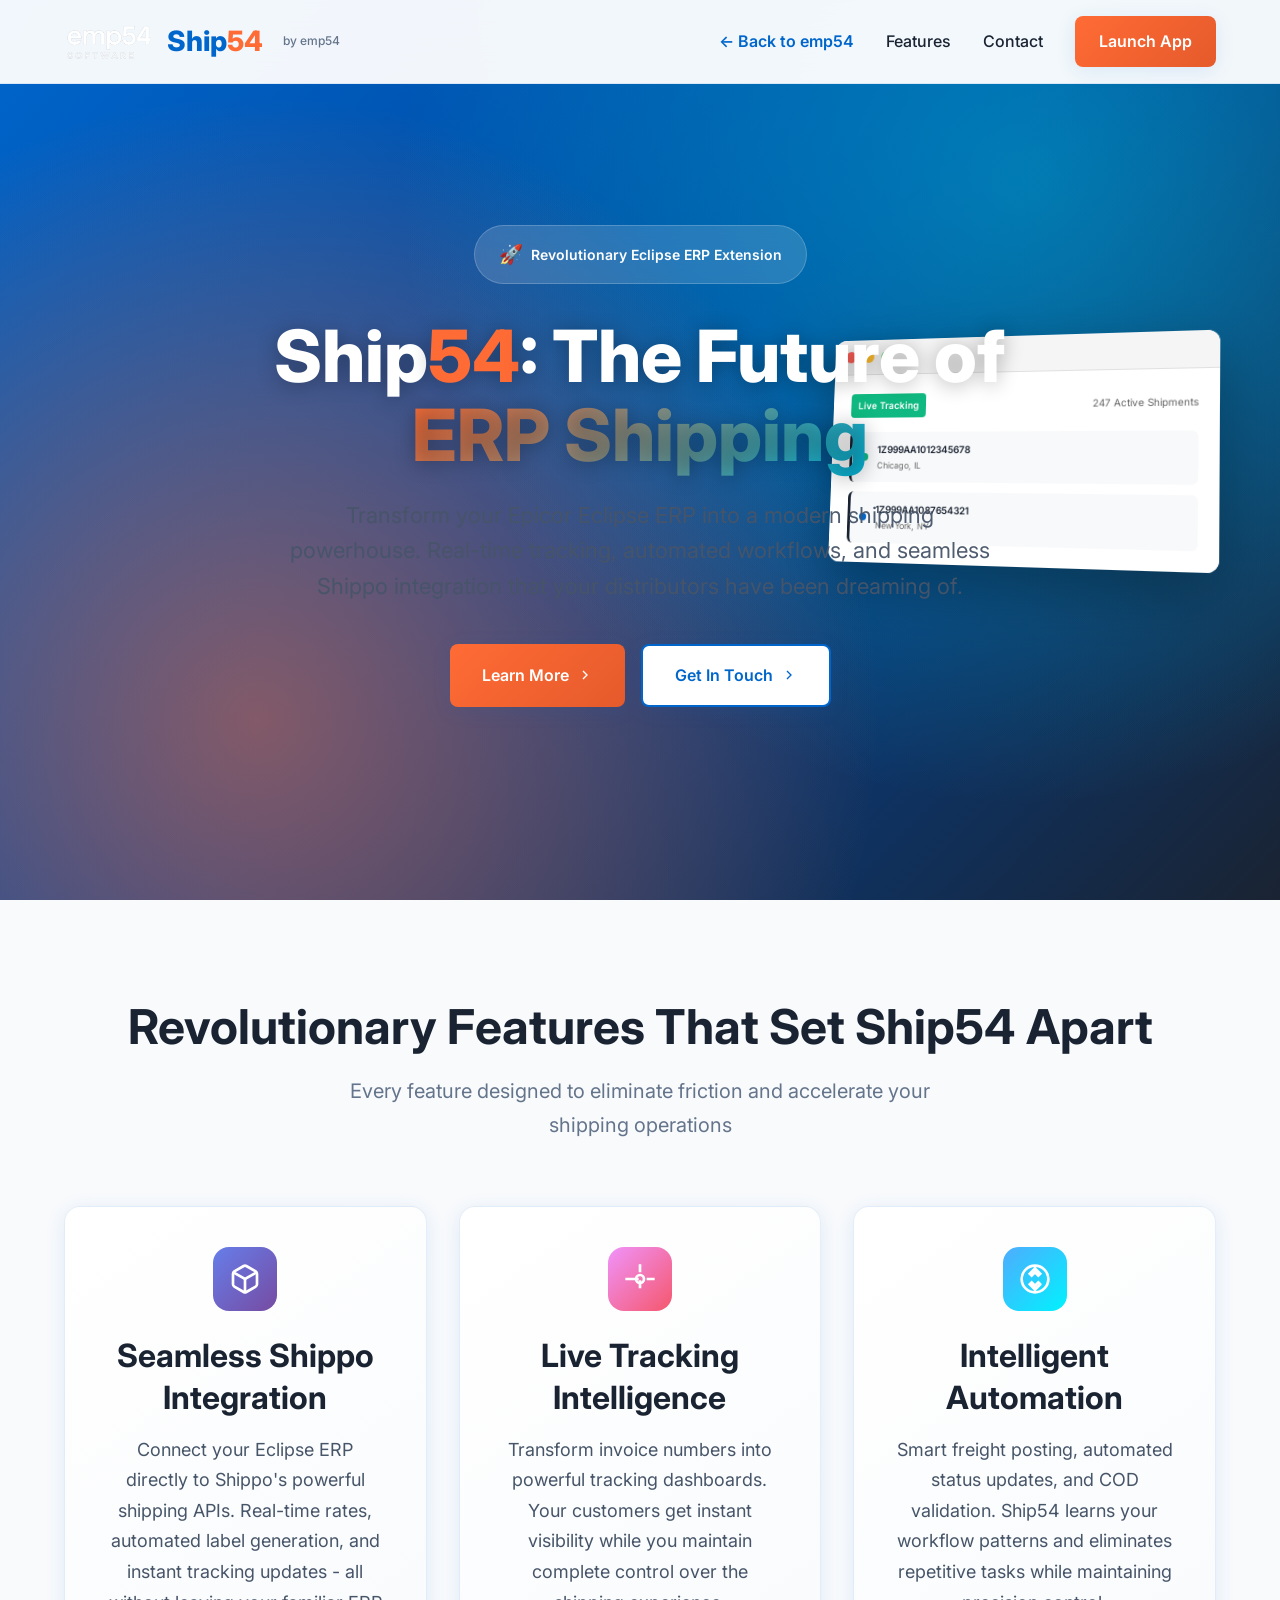
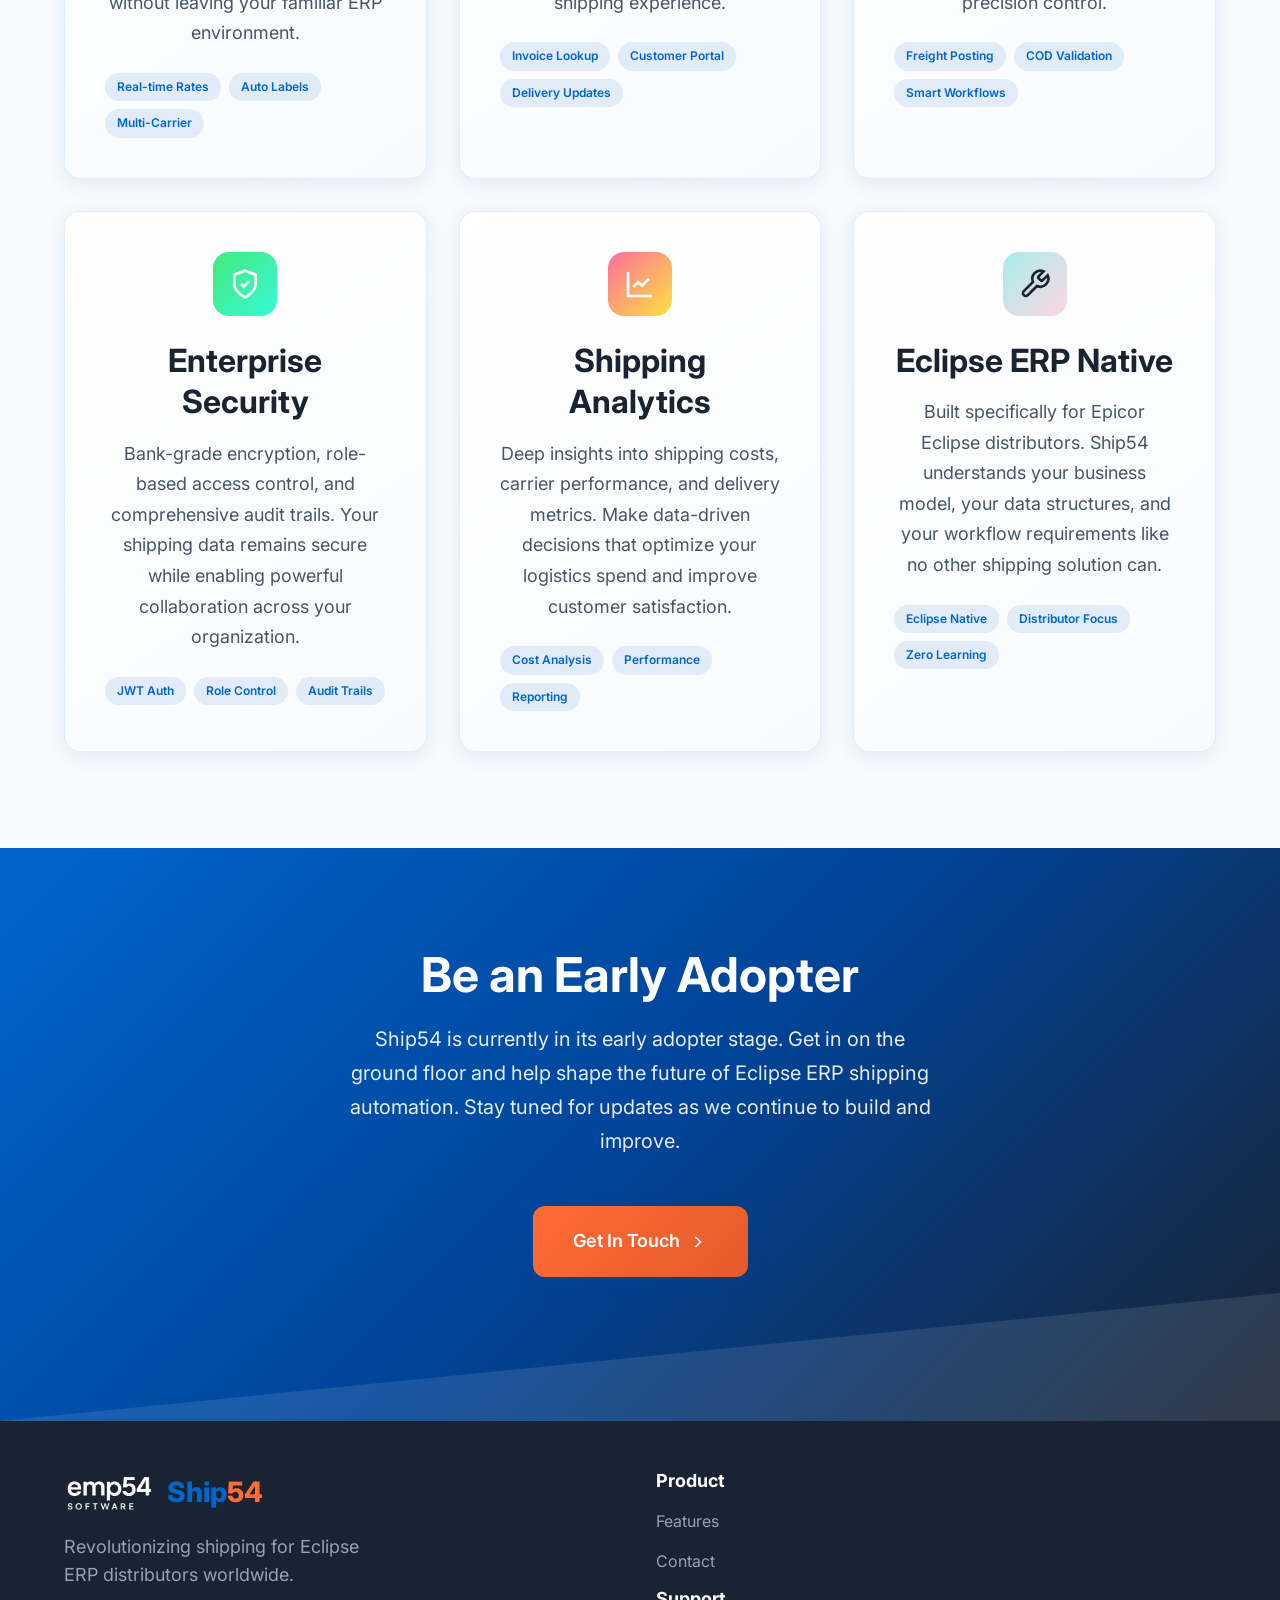
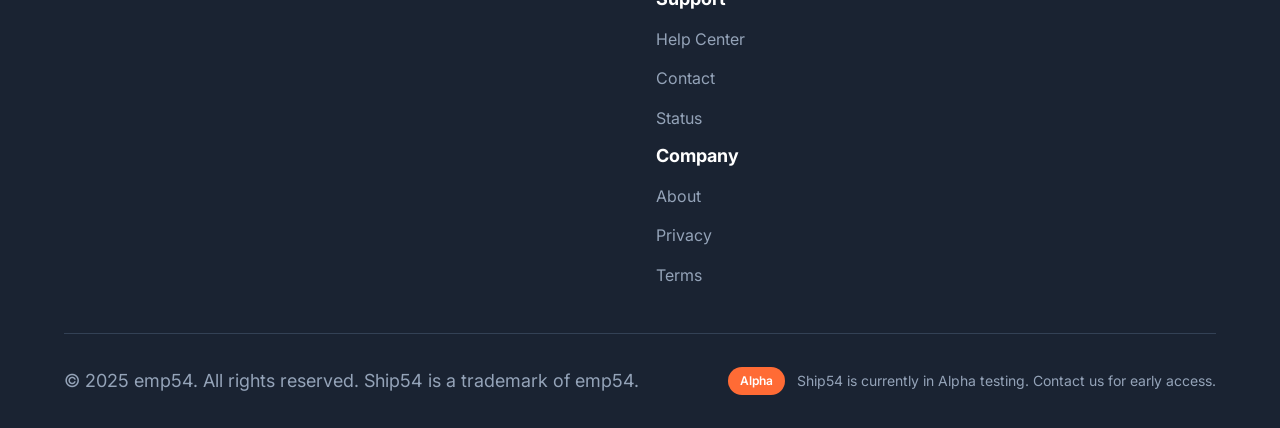
==== commit 2b0e3ca6: "Remove made-up stats and update to early adopter messaging - Remove hero stats section from index.ht" ====
--- a/ship54.html
+++ b/ship54.html
@@ -22,8 +22,6 @@
       <div class="nav-menu" id="nav-menu">
         <a href="index.html" class="nav-link back-link">← Back to emp54</a>
         <a href="#features" class="nav-link">Features</a>
-        <a href="#benefits" class="nav-link">Benefits</a>
-        <a href="#pricing" class="nav-link">Pricing</a>
         <a href="mailto:info@emp54.com?subject=Ship54%20Demo%20Request" class="nav-link">Contact</a>
         <a href="https://vue-basic-production-a944.up.railway.app/login/" class="login-btn">Launch App</a>
       </div>
@@ -52,31 +50,17 @@
         Real-time tracking, automated workflows, and seamless Shippo integration 
         that your distributors have been dreaming of.
       </p>
-      <div class="hero-stats">
-        <div class="stat">
-          <div class="stat-number">85%</div>
-          <div class="stat-label">Faster Processing</div>
-        </div>
-        <div class="stat">
-          <div class="stat-number">$2.3K</div>
-          <div class="stat-label">Monthly Savings</div>
-        </div>
-        <div class="stat">
-          <div class="stat-number">99.9%</div>
-          <div class="stat-label">Uptime</div>
-        </div>
-      </div>
       <div class="cta-buttons">
-        <a href="#demo" class="btn btn-primary">
-          <span>Start Free Trial</span>
+        <a href="#features" class="btn btn-primary">
+          <span>Learn More</span>
           <svg width="16" height="16" viewBox="0 0 24 24" fill="none" stroke="currentColor" stroke-width="2">
             <path d="m9 18 6-6-6-6"/>
           </svg>
         </a>
-        <a href="#features" class="btn btn-secondary">
-          <span>Watch Demo</span>
+        <a href="mailto:info@emp54.com?subject=Ship54%20Inquiry" class="btn btn-secondary">
+          <span>Get In Touch</span>
           <svg width="16" height="16" viewBox="0 0 24 24" fill="none" stroke="currentColor" stroke-width="2">
-            <polygon points="5,3 19,12 5,21"/>
+            <path d="m9 18 6-6-6-6"/>
           </svg>
         </a>
       </div>
@@ -225,72 +209,15 @@
     </div>
   </section>
 
-  <!-- Benefits Section -->
-  <section class="benefits" id="benefits">
-    <div class="container">
-      <div class="benefits-content">
-        <div class="benefits-text">
-          <h2>Why Distributors Choose Ship54</h2>
-          <div class="benefit-item">
-            <div class="benefit-icon">⚡</div>
-            <div class="benefit-content">
-              <h3>Instant ROI</h3>
-              <p>See immediate time savings and cost reductions from day one. Most customers report 40+ hours saved per month on shipping operations.</p>
-            </div>
-          </div>
-          <div class="benefit-item">
-            <div class="benefit-icon">🎯</div>
-            <div class="benefit-content">
-              <h3>Zero Learning Curve</h3>
-              <p>Designed by Eclipse ERP experts for Eclipse users. Familiar UI patterns and workflows mean your team is productive immediately.</p>
-            </div>
-          </div>
-          <div class="benefit-item">
-            <div class="benefit-icon">📈</div>
-            <div class="benefit-content">
-              <h3>Scalable Growth</h3>
-              <p>From 10 shipments to 10,000 per day. Ship54 scales with your business without additional complexity or manual processes.</p>
-            </div>
-          </div>
-          <div class="benefit-item">
-            <div class="benefit-icon">🛡️</div>
-            <div class="benefit-content">
-              <h3>Enterprise Reliability</h3>
-              <p>99.9% uptime, automatic backups, and 24/7 monitoring ensure your shipping operations never miss a beat.</p>
-            </div>
-          </div>
-        </div>
-        <div class="benefits-visual">
-          <div class="metrics-dashboard">
-            <div class="metric-card">
-              <div class="metric-value">$2,347</div>
-              <div class="metric-label">Monthly Savings</div>
-              <div class="metric-trend up">↗ 23%</div>
-            </div>
-            <div class="metric-card">
-              <div class="metric-value">43.2hrs</div>
-              <div class="metric-label">Time Saved</div>
-              <div class="metric-trend up">↗ 67%</div>
-            </div>
-            <div class="metric-card">
-              <div class="metric-value">99.9%</div>
-              <div class="metric-label">Delivery Rate</div>
-              <div class="metric-trend up">↗ 12%</div>
-            </div>
-          </div>
-        </div>
-      </div>
-    </div>
-  </section>
-
-  <!-- Pricing Section -->
+
+  <!-- Pricing Section - commented out until GA
   <section class="pricing" id="pricing">
     <div class="container">
       <div class="section-header">
         <h2>Simple, Transparent Pricing</h2>
         <p>Start free, scale as you grow. No hidden fees, no surprises.</p>
       </div>
-      
+
       <div class="pricing-cards">
         <div class="pricing-card">
           <div class="card-header">
@@ -352,37 +279,21 @@
       </div>
     </div>
   </section>
+  -->
 
   <!-- CTA Section -->
   <section class="cta" id="demo">
     <div class="container">
       <div class="cta-content">
-        <h2>Ready to Transform Your Shipping?</h2>
-        <p>Join hundreds of Eclipse ERP distributors who've already revolutionized their shipping operations with Ship54.</p>
+        <h2>Be an Early Adopter</h2>
+        <p>Ship54 is currently in its early adopter stage. Get in on the ground floor and help shape the future of Eclipse ERP shipping automation. Stay tuned for updates as we continue to build and improve.</p>
         <div class="cta-buttons">
-          <a href="https://vue-basic-production-a944.up.railway.app/login/" class="btn btn-primary btn-large">
-            <span>Start Your Free Trial</span>
+          <a href="mailto:info@emp54.com?subject=Ship54%20Early%20Adopter%20Interest" class="btn btn-primary btn-large">
+            <span>Get In Touch</span>
             <svg width="20" height="20" viewBox="0 0 24 24" fill="none" stroke="currentColor" stroke-width="2">
               <path d="m9 18 6-6-6-6"/>
             </svg>
           </a>
-          <a href="mailto:info@emp54.com?subject=Ship54%20Demo%20Request" class="btn btn-secondary btn-large">
-            <span>Schedule Demo</span>
-          </a>
-        </div>
-        <div class="trust-indicators">
-          <div class="indicator">
-            <span class="indicator-icon">🔒</span>
-            <span>SOC 2 Compliant</span>
-          </div>
-          <div class="indicator">
-            <span class="indicator-icon">⚡</span>
-            <span>99.9% Uptime</span>
-          </div>
-          <div class="indicator">
-            <span class="indicator-icon">📞</span>
-            <span>24/7 Support</span>
-          </div>
         </div>
       </div>
     </div>
@@ -403,8 +314,7 @@
           <div class="link-group">
             <h4>Product</h4>
             <a href="#features">Features</a>
-            <a href="#pricing">Pricing</a>
-            <a href="#demo">Demo</a>
+            <a href="#contact">Contact</a>
           </div>
           <div class="link-group">
             <h4>Support</h4>
